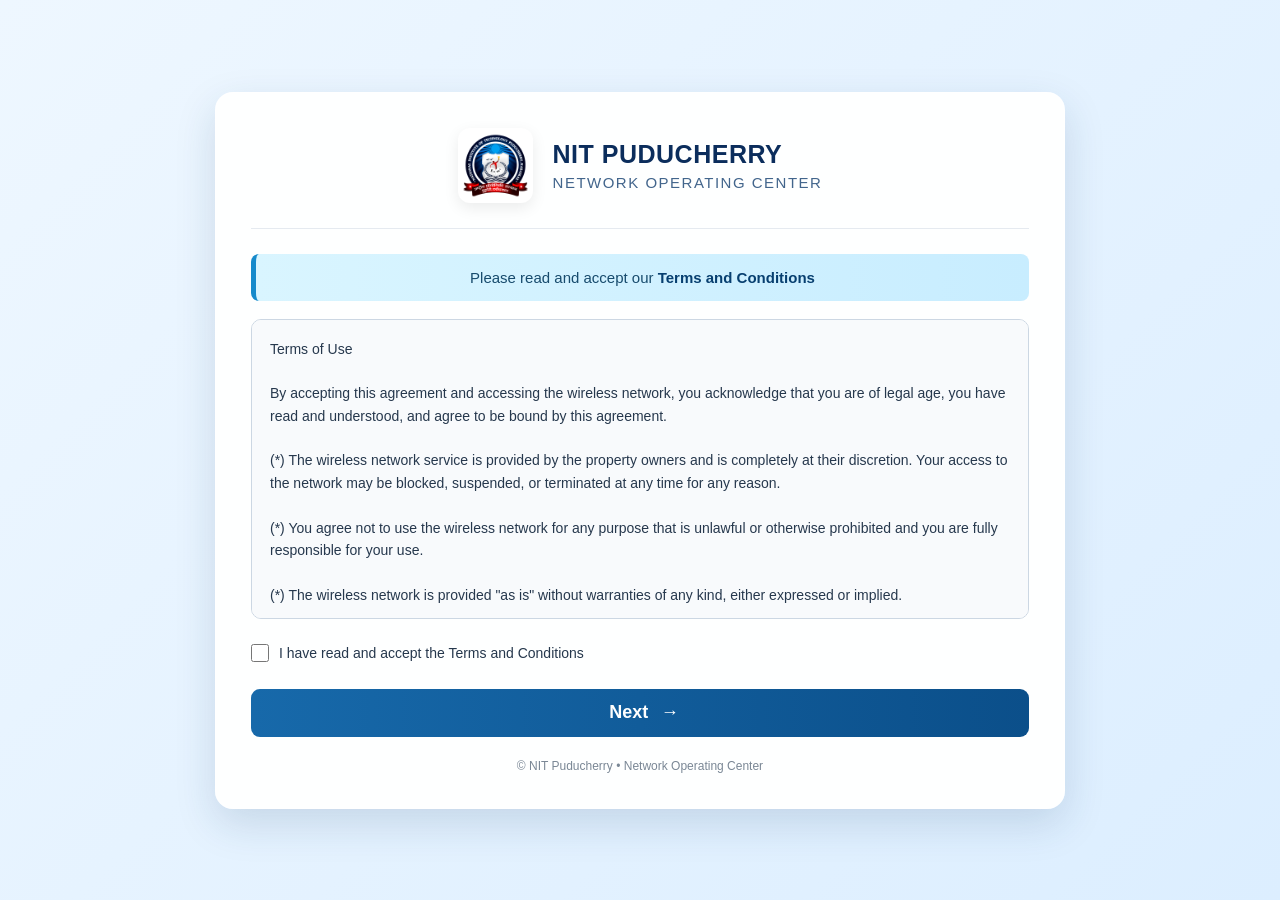
==== index.html @ fa33737b "Rename wifi.html to index.html" ====
<!DOCTYPE html>
<html lang="en">

<head>
    <meta charset="UTF-8">
    <meta name="viewport" content="width=device-width, initial-scale=1.0">

    <title>NIT Puducherry | Network Operating Center</title>

    <link rel="stylesheet" href="wifi.css">
</head>

<body>

    <main class="container">

        <section class="card">

            <!-- =========================
                 Header
            ========================== -->
            <header class="heading">

                <img
                    src="NIT_Puducherry_Official_logo.png"
                    alt="NIT Puducherry Logo"
                    class="logo"
                >

                <div class="header-text">
                    <h1>NIT PUDUCHERRY</h1>
                    <h2>NETWORK OPERATING CENTER</h2>
                </div>

            </header>


            <!-- =========================
                 Terms Notice
            ========================== -->
            <div class="note">

                <span>
                    Please read and accept our
                </span>

                <strong>
                    Terms and Conditions
                </strong>

            </div>


            <!-- =========================
                 Terms & Conditions
            ========================== -->
            <section class="terms-section">

                <textarea
                    name="Terms"
                    id="Terms"
                    class="terms"
                    readonly
                >Terms of Use

By accepting this agreement and accessing the wireless network, you acknowledge that you are of legal age, you have read and understood, and agree to be bound by this agreement.

(*) The wireless network service is provided by the property owners and is completely at their discretion. Your access to the network may be blocked, suspended, or terminated at any time for any reason.

(*) You agree not to use the wireless network for any purpose that is unlawful or otherwise prohibited and you are fully responsible for your use.

(*) The wireless network is provided "as is" without warranties of any kind, either expressed or implied.

This wireless network is powered by System Administrator, Network Operating Centre, NIT Puducherry.</textarea>

            </section>


            <!-- =========================
                 Terms Acceptance
            ========================== -->
            <label class="checkbox">

                <input
                    type="checkbox"
                    id="acceptTerms"
                    required
                >

                <span>
                    I have read and accept the Terms and Conditions
                </span>

            </label>


            <!-- =========================
                 Next Button
            ========================== -->
            <form action="login.html">

                <button
                    type="submit"
                    class="next"
                >

                    <span>Next</span>

                    <span class="arrow">
                        →
                    </span>

                </button>

            </form>


            <!-- =========================
                 Footer
            ========================== -->
            <footer>

                <p>
                    © NIT Puducherry • Network Operating Center
                </p>

            </footer>

        </section>

    </main>

</body>

</html>
---- wifi.css ----
/* =========================
   Global
========================= */

* {
    box-sizing: border-box;
    margin: 0;
    padding: 0;
}

body {
    min-height: 100vh;
    font-family: Arial, Helvetica, sans-serif;

    background:
        linear-gradient(
            135deg,
            #eef7ff,
            #dceeff
        );

    display: flex;
    justify-content: center;
    align-items: center;

    padding: 25px;
    color: #172033;
}


/* =========================
   Main Container
========================= */

.container {
    width: 100%;
    max-width: 850px;
}


/* =========================
   Card
========================= */

.card {
    background: rgba(255, 255, 255, 0.95);

    border-radius: 18px;

    padding: 35px;

    box-shadow:
        0 15px 40px rgba(20, 60, 100, 0.15);

    border: 1px solid rgba(255, 255, 255, 0.8);
}


/* =========================
   Header
========================= */

.heading {
    display: flex;
    align-items: center;
    justify-content: center;
    gap: 20px;

    padding-bottom: 25px;

    border-bottom: 1px solid #e5eaf0;
}

.logo {
    width: 75px;
    height: 75px;

    object-fit: contain;

    border-radius: 12px;

    background: white;

    padding: 5px;

    box-shadow:
        0 5px 15px rgba(0, 0, 0, 0.08);
}

.heading h1 {
    font-size: 25px;
    color: #0b2d5c;

    letter-spacing: 0.5px;
}

.heading h2 {
    margin-top: 5px;

    font-size: 15px;
    font-weight: 500;

    color: #42658c;

    letter-spacing: 1.5px;
}


/* =========================
   Notice
========================= */

.note {
    margin: 25px 0 18px;

    padding: 15px 20px;

    text-align: center;

    background: linear-gradient(
        90deg,
        #d9f5ff,
        #c8edff
    );

    border-left: 5px solid #168acb;

    border-radius: 8px;

    color: #174b6d;

    font-size: 15px;
}

.note strong {
    color: #073f70;
}


/* =========================
   Terms
========================= */

.terms-section {
    width: 100%;
}

.terms {
    width: 100%;
    height: 300px;

    resize: none;

    padding: 18px;

    border: 1px solid #ccd7e3;

    border-radius: 10px;

    background-color: #f8fafc;

    color: #26384d;

    font-family: Arial, Helvetica, sans-serif;

    font-size: 14px;

    line-height: 1.6;

    outline: none;
}

.terms:focus {
    border-color: #168acb;

    box-shadow:
        0 0 0 3px rgba(22, 138, 203, 0.12);
}


/* =========================
   Checkbox
========================= */

.checkbox {
    display: flex;

    align-items: flex-start;

    gap: 10px;

    margin-top: 20px;

    cursor: pointer;

    color: #26384d;

    font-size: 14px;

    line-height: 1.5;
}

.checkbox input {
    width: 18px;
    height: 18px;

    margin-top: 1px;

    accent-color: #1769aa;

    cursor: pointer;
}


/* =========================
   Next Button
========================= */

form {
    margin-top: 25px;
}

.next {
    width: 100%;

    height: 48px;

    border: none;

    border-radius: 9px;

    background: linear-gradient(
        90deg,
        #1769aa,
        #0b4f8a
    );

    color: white;

    font-size: 16px;

    font-weight: bold;

    cursor: pointer;

    transition:
        transform 0.2s ease,
        box-shadow 0.2s ease,
        opacity 0.2s ease;
}

.next span {
    margin-left: 8px;

    font-size: 18px;
}

.next:hover {
    transform: translateY(-2px);

    box-shadow:
        0 8px 20px rgba(23, 105, 170, 0.25);
}

.next:active {
    transform: translateY(0);
}


/* =========================
   Footer
========================= */

footer {
    margin-top: 22px;

    text-align: center;

    color: #7a8795;

    font-size: 12px;
}


/* =========================
   Mobile Responsive
========================= */

@media (max-width: 600px) {

    body {
        padding: 15px;
    }

    .card {
        padding: 22px;

        border-radius: 14px;
    }

    .heading {
        flex-direction: column;

        text-align: center;

        gap: 12px;
    }

    .logo {
        width: 65px;
        height: 65px;
    }

    .heading h1 {
        font-size: 20px;
    }

    .heading h2 {
        font-size: 12px;
    }

    .note {
        font-size: 13px;

        padding: 13px;
    }

    .terms {
        height: 280px;

        font-size: 13px;
    }

    .checkbox {
        font-size: 13px;
    }
}
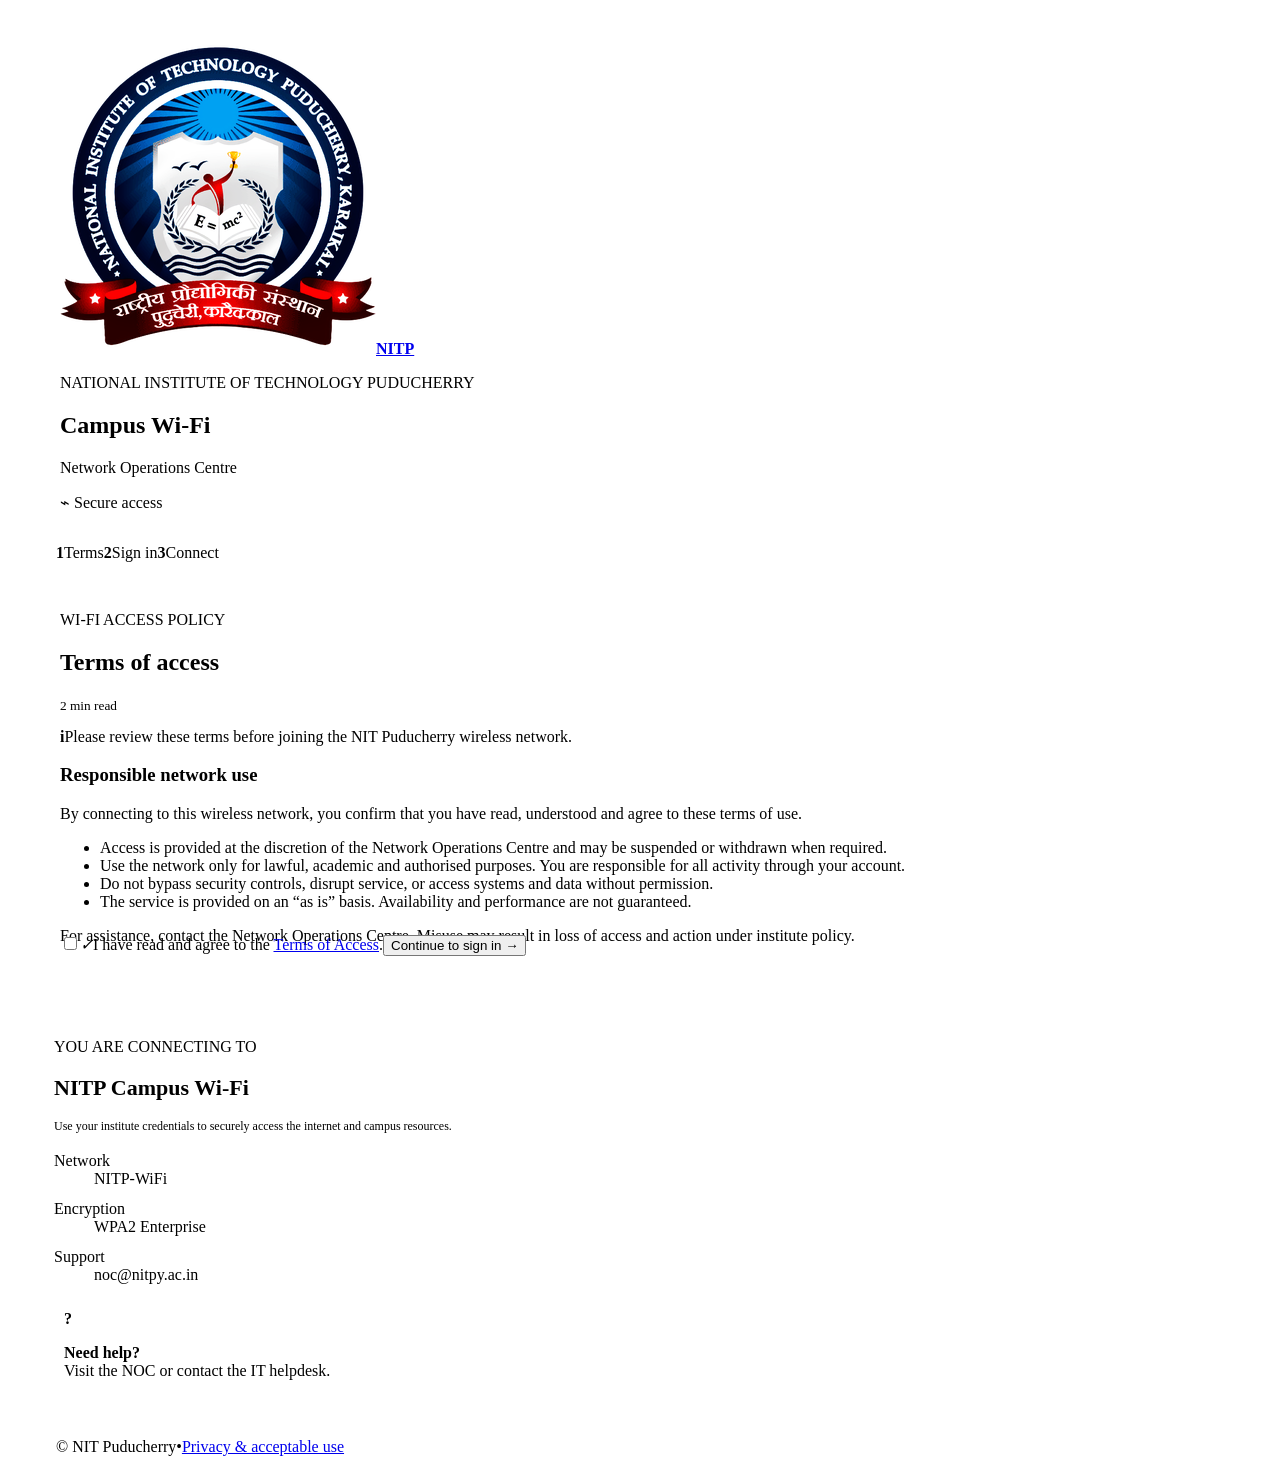
==== commit 22e9eb06: "Update index.html" ====
--- a/index.html
+++ b/index.html
@@ -1,135 +1,46 @@
-<!DOCTYPE html>
+<!doctype html>
 <html lang="en">
-
 <head>
-    <meta charset="UTF-8">
-    <meta name="viewport" content="width=device-width, initial-scale=1.0">
-
-    <title>NIT Puducherry | Network Operating Center</title>
-
-    <link rel="stylesheet" href="wifi.css">
+  <meta charset="utf-8"><meta name="viewport" content="width=device-width,initial-scale=1">
+  <meta name="theme-color" content="#062a5b"><title>NIT Puducherry Wi-Fi | Terms</title>
+  <link rel="stylesheet" href="styles.css">
+  <style>
+    @media (min-width: 721px) {
+      body { overflow: hidden; }
+      .shell { min-height: 100dvh; padding: 12px 16px; }
+      .card { max-height: calc(100dvh - 24px); }
+      .brand { min-height: 102px; padding: 18px 36px; }
+      .brand .logo { width: 58px; height: 58px; flex-basis: 58px; }
+      .steps { padding: 14px 32px; }
+      .main-panel { padding: 19px 36px; }
+      .main-panel .notice { margin: 14px 0 12px; }
+      .terms { height: clamp(145px, 20vh, 170px); }
+      .network { padding: 19px 30px; }
+      .network .bars { height: 28px; margin: 0 0 9px; }
+      .network .bars i:nth-child(1) { height: 7px; }.network .bars i:nth-child(2) { height: 13px; }.network .bars i:nth-child(3) { height: 20px; }.network .bars i:nth-child(4) { height: 28px; }
+      .network h2 { font-size: 22px; }.network > p:not(.eyebrow) { font-size: 12px; }.network dl { margin: 10px 0; }.network dl div { padding: 6px 0; }.help { padding: 10px; }
+      footer { padding: 13px 32px; }
+    }
+  </style>
 </head>
-
 <body>
-
-    <main class="container">
-
-        <section class="card">
-
-            <!-- =========================
-                 Header
-            ========================== -->
-            <header class="heading">
-
-                <img
-                    src="NIT_Puducherry_Official_logo.png"
-                    alt="NIT Puducherry Logo"
-                    class="logo"
-                >
-
-                <div class="header-text">
-                    <h1>NIT PUDUCHERRY</h1>
-                    <h2>NETWORK OPERATING CENTER</h2>
-                </div>
-
-            </header>
-
-
-            <!-- =========================
-                 Terms Notice
-            ========================== -->
-            <div class="note">
-
-                <span>
-                    Please read and accept our
-                </span>
-
-                <strong>
-                    Terms and Conditions
-                </strong>
-
-            </div>
-
-
-            <!-- =========================
-                 Terms & Conditions
-            ========================== -->
-            <section class="terms-section">
-
-                <textarea
-                    name="Terms"
-                    id="Terms"
-                    class="terms"
-                    readonly
-                >Terms of Use
-
-By accepting this agreement and accessing the wireless network, you acknowledge that you are of legal age, you have read and understood, and agree to be bound by this agreement.
-
-(*) The wireless network service is provided by the property owners and is completely at their discretion. Your access to the network may be blocked, suspended, or terminated at any time for any reason.
-
-(*) You agree not to use the wireless network for any purpose that is unlawful or otherwise prohibited and you are fully responsible for your use.
-
-(*) The wireless network is provided "as is" without warranties of any kind, either expressed or implied.
-
-This wireless network is powered by System Administrator, Network Operating Centre, NIT Puducherry.</textarea>
-
-            </section>
-
-
-            <!-- =========================
-                 Terms Acceptance
-            ========================== -->
-            <label class="checkbox">
-
-                <input
-                    type="checkbox"
-                    id="acceptTerms"
-                    required
-                >
-
-                <span>
-                    I have read and accept the Terms and Conditions
-                </span>
-
-            </label>
-
-
-            <!-- =========================
-                 Next Button
-            ========================== -->
-            <form action="login.html">
-
-                <button
-                    type="submit"
-                    class="next"
-                >
-
-                    <span>Next</span>
-
-                    <span class="arrow">
-                        →
-                    </span>
-
-                </button>
-
-            </form>
-
-
-            <!-- =========================
-                 Footer
-            ========================== -->
-            <footer>
-
-                <p>
-                    © NIT Puducherry • Network Operating Center
-                </p>
-
-            </footer>
-
-        </section>
-
-    </main>
-
+  <main class="shell"><section class="card" aria-labelledby="title">
+    <header class="brand">
+      <a class="logo" href="index.html" aria-label="NIT Puducherry Wi-Fi home"><img src="NIT_Puducherry_Official_logo.png" alt="NIT Puducherry logo" onerror="this.hidden=true;this.parentElement.classList.add('fallback')"><b>NITP</b></a>
+      <div><p class="eyebrow">NATIONAL INSTITUTE OF TECHNOLOGY PUDUCHERRY</p><h1 id="title">Campus Wi-Fi</h1><p class="sub">Network Operations Centre</p></div>
+      <span class="secure">⌁ Secure access</span>
+    </header>
+    <nav class="steps" aria-label="Connection steps"><span class="active"><b>1</b>Terms</span><i></i><span><b>2</b>Sign in</span><i></i><span><b>3</b>Connect</span></nav>
+    <div class="columns">
+      <section class="main-panel" aria-labelledby="terms-title">
+        <div class="heading"><div><p class="eyebrow">WI-FI ACCESS POLICY</p><h2 id="terms-title">Terms of access</h2></div><small>2 min read</small></div>
+        <div class="notice"><b>i</b><span>Please review these terms before joining the NIT Puducherry wireless network.</span></div>
+        <article class="terms" tabindex="0"><h3>Responsible network use</h3><p>By connecting to this wireless network, you confirm that you have read, understood and agree to these terms of use.</p><ul><li>Access is provided at the discretion of the Network Operations Centre and may be suspended or withdrawn when required.</li><li>Use the network only for lawful, academic and authorised purposes. You are responsible for all activity through your account.</li><li>Do not bypass security controls, disrupt service, or access systems and data without permission.</li><li>The service is provided on an “as is” basis. Availability and performance are not guaranteed.</li></ul><p>For assistance, contact the Network Operations Centre. Misuse may result in loss of access and action under institute policy.</p></article>
+        <form id="terms-form" action="login.html"><label class="check"><input id="accept" type="checkbox" required><em>✓</em><span>I have read and agree to the <a href="#terms-title">Terms of Access</a>.</span></label><button class="button" type="submit">Continue to sign in <b>→</b></button></form>
+      </section>
+      <aside class="network"><div class="bars" aria-hidden="true"><i></i><i></i><i></i><i></i></div><p class="eyebrow">YOU ARE CONNECTING TO</p><h2>NITP Campus Wi-Fi</h2><p>Use your institute credentials to securely access the internet and campus resources.</p><dl><div><dt>Network</dt><dd>NITP-WiFi</dd></div><div><dt>Encryption</dt><dd>WPA2 Enterprise</dd></div><div><dt>Support</dt><dd>noc@nitpy.ac.in</dd></div></dl><div class="help"><b>?</b><p><strong>Need help?</strong><br>Visit the NOC or contact the IT helpdesk.</p></div></aside>
+    </div>
+    <footer><span>© <span id="year"></span> NIT Puducherry</span><span>•</span><a href="#terms-title">Privacy &amp; acceptable use</a></footer>
+  </section></main><script src="portal.js"></script>
 </body>
-
 </html>
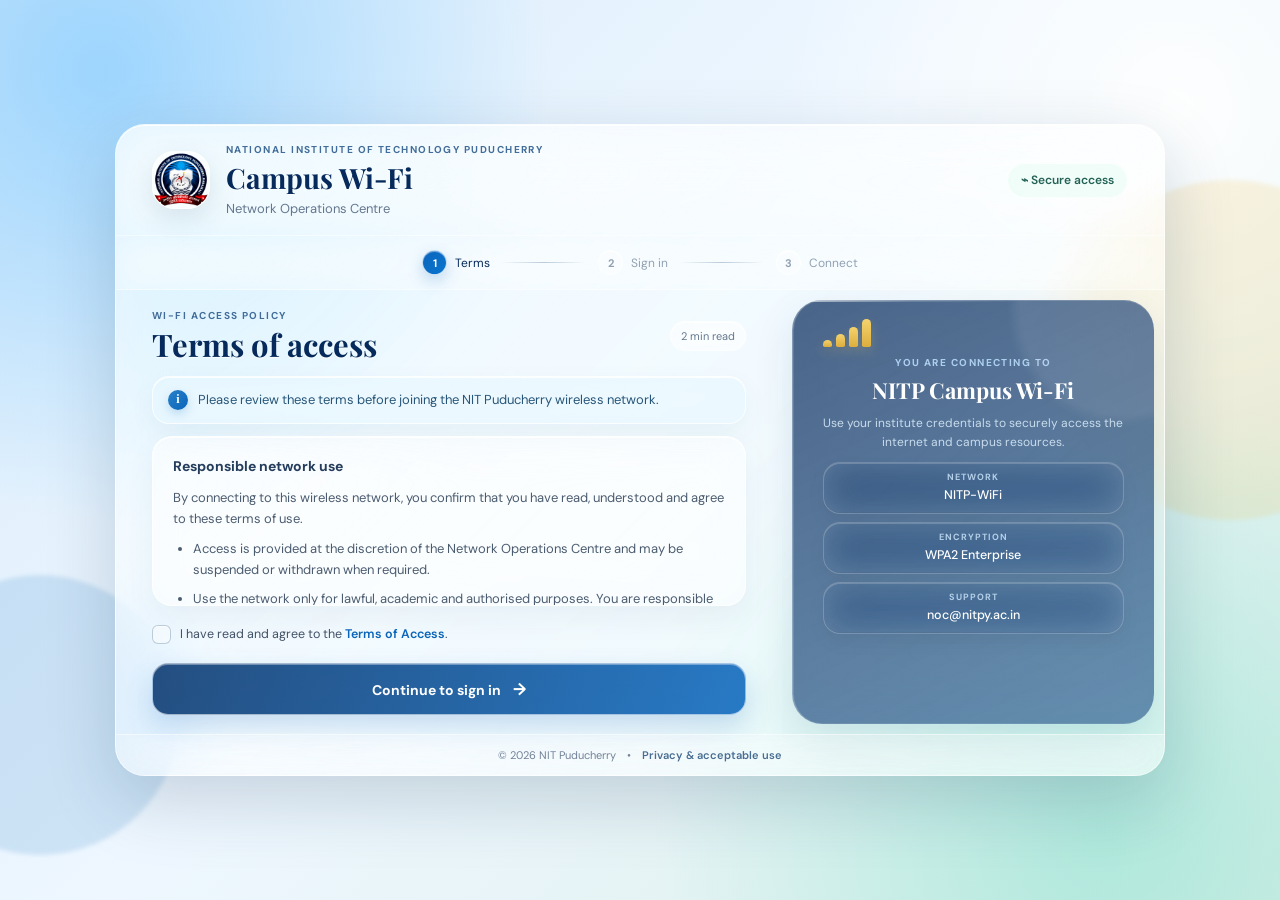
==== commit 1d53291f: "Fix HTML formatting and structure" ====
--- a/index.html
+++ b/index.html
@@ -38,7 +38,7 @@
         <article class="terms" tabindex="0"><h3>Responsible network use</h3><p>By connecting to this wireless network, you confirm that you have read, understood and agree to these terms of use.</p><ul><li>Access is provided at the discretion of the Network Operations Centre and may be suspended or withdrawn when required.</li><li>Use the network only for lawful, academic and authorised purposes. You are responsible for all activity through your account.</li><li>Do not bypass security controls, disrupt service, or access systems and data without permission.</li><li>The service is provided on an “as is” basis. Availability and performance are not guaranteed.</li></ul><p>For assistance, contact the Network Operations Centre. Misuse may result in loss of access and action under institute policy.</p></article>
         <form id="terms-form" action="login.html"><label class="check"><input id="accept" type="checkbox" required><em>✓</em><span>I have read and agree to the <a href="#terms-title">Terms of Access</a>.</span></label><button class="button" type="submit">Continue to sign in <b>→</b></button></form>
       </section>
-      <aside class="network"><div class="bars" aria-hidden="true"><i></i><i></i><i></i><i></i></div><p class="eyebrow">YOU ARE CONNECTING TO</p><h2>NITP Campus Wi-Fi</h2><p>Use your institute credentials to securely access the internet and campus resources.</p><dl><div><dt>Network</dt><dd>NITP-WiFi</dd></div><div><dt>Encryption</dt><dd>WPA2 Enterprise</dd></div><div><dt>Support</dt><dd>noc@nitpy.ac.in</dd></div></dl><div class="help"><b>?</b><p><strong>Need help?</strong><br>Visit the NOC or contact the IT helpdesk.</p></div></aside>
+      <aside class="network"><div class="bars" aria-hidden="true"><i></i><i></i><i></i><i></i></div><p class="eyebrow">YOU ARE CONNECTING TO</p><h2>NITP Campus Wi-Fi</h2><p>Use your institute credentials to securely access the internet and campus resources.</p><dl><div><dt>Network</dt><dd>NITP-WiFi</dd></div><div><dt>Encryption</dt><dd>WPA2 Enterprise</dd></div><div><dt>Support</dt><dd>noc@nitpy.ac.in</dd></div></dl></aside>
     </div>
     <footer><span>© <span id="year"></span> NIT Puducherry</span><span>•</span><a href="#terms-title">Privacy &amp; acceptable use</a></footer>
   </section></main><script src="portal.js"></script>
--- a/styles.css
+++ b/styles.css
@@ -0,0 +1,682 @@
+@import url('https://fonts.googleapis.com/css2?family=DM+Sans:wght@400;500;600;700&family=Playfair+Display:wght@600;700&display=swap');
+
+:root{
+  --navy:#062a5b;
+  --blue:#0b65bb;
+  --ink:#10233d;
+  --muted:#64778f;
+  --line:rgba(255,255,255,.48);
+  --gold:#f0c75e;
+  --glass:rgba(255,255,255,.48);
+  --glass-strong:rgba(255,255,255,.66);
+  --glass-dark:rgba(7,45,91,.54);
+  --shadow:0 24px 70px rgba(13,43,76,.18);
+}
+
+*{box-sizing:border-box}
+
+html{min-height:100%;scroll-behavior:smooth}
+
+body{
+  margin:0;
+  min-height:100vh;
+  color:var(--ink);
+  font-family:"DM Sans",Arial,sans-serif;
+  background:
+    radial-gradient(circle at 8% 8%,rgba(130,203,255,.70) 0,transparent 28rem),
+    radial-gradient(circle at 92% 12%,rgba(255,255,255,.92) 0,transparent 25rem),
+    radial-gradient(circle at 86% 92%,rgba(101,219,194,.40) 0,transparent 28rem),
+    linear-gradient(135deg,#d9ebfa 0%,#eef7ff 46%,#dcefe9 100%);
+  background-attachment:fixed;
+  overflow-x:hidden;
+}
+
+body::before,
+body::after{
+  content:"";
+  position:fixed;
+  z-index:-1;
+  border-radius:50%;
+  filter:blur(2px);
+  pointer-events:none;
+}
+body::before{
+  width:280px;height:280px;
+  left:-100px;bottom:5%;
+  background:rgba(20,116,190,.14);
+}
+body::after{
+  width:340px;height:340px;
+  right:-120px;top:20%;
+  background:rgba(242,190,76,.16);
+}
+
+.shell{
+  min-height:100vh;
+  display:grid;
+  place-items:center;
+  padding:36px 22px;
+}
+
+.card{
+  width:min(1050px,100%);
+  overflow:hidden;
+  display:flex;
+  flex-direction:column;
+  border:1px solid rgba(255,255,255,.72);
+  border-radius:30px;
+  background:rgba(255,255,255,.34);
+  box-shadow:var(--shadow),inset 0 1px 0 rgba(255,255,255,.9);
+  backdrop-filter:blur(28px) saturate(145%);
+  -webkit-backdrop-filter:blur(28px) saturate(145%);
+  position:relative;
+}
+
+.card::before{
+  content:"";
+  position:absolute;
+  inset:0;
+  pointer-events:none;
+  background:linear-gradient(135deg,rgba(255,255,255,.42),transparent 42%,rgba(255,255,255,.16));
+}
+
+.brand,.steps,.columns,.login-grid,footer{position:relative;z-index:1}
+
+.brand{
+  min-height:122px;
+  padding:25px 42px;
+  display:flex;
+  align-items:center;
+  gap:16px;
+  border-bottom:1px solid rgba(255,255,255,.52);
+  background:rgba(255,255,255,.20);
+  backdrop-filter:blur(22px);
+  -webkit-backdrop-filter:blur(22px);
+}
+
+.logo{
+  display:grid;
+  place-items:center;
+  overflow:hidden;
+  width:68px;height:68px;flex:0 0 68px;
+  border-radius:22px;
+  border:1px solid rgba(255,255,255,.80);
+  background:rgba(255,255,255,.58);
+  box-shadow:0 10px 28px rgba(17,54,91,.12),inset 0 1px 0 rgba(255,255,255,.95);
+  backdrop-filter:blur(15px);
+  -webkit-backdrop-filter:blur(15px);
+}
+.logo img{width:100%;height:100%;object-fit:contain}
+.logo>b{display:none;color:#fff;font-size:13px}
+.logo.fallback{background:linear-gradient(135deg,#07366f,#0b67bd)}
+.logo.fallback>b{display:block}
+
+.eyebrow{
+  margin:0;
+  color:#426d9a;
+  font-size:10px;
+  font-weight:700;
+  letter-spacing:1.45px;
+}
+
+.brand h1{
+  margin:3px 0 4px;
+  font:700 28px "Playfair Display",Georgia,serif;
+  color:var(--navy);
+  text-shadow:0 1px 0 rgba(255,255,255,.8);
+}
+.sub{margin:0;color:var(--muted);font-size:13px}
+
+.secure{
+  margin-left:auto;
+  padding:9px 13px;
+  border-radius:999px;
+  border:1px solid rgba(255,255,255,.68);
+  background:rgba(225,250,242,.48);
+  color:#236255;
+  font-size:12px;
+  font-weight:600;
+  box-shadow:inset 0 1px 0 rgba(255,255,255,.8);
+  backdrop-filter:blur(12px);
+  -webkit-backdrop-filter:blur(12px);
+}
+
+.steps{
+  display:flex;
+  align-items:center;
+  justify-content:center;
+  gap:12px;
+  padding:20px 42px;
+  border-bottom:1px solid rgba(255,255,255,.50);
+  background:rgba(255,255,255,.16);
+  backdrop-filter:blur(18px);
+  -webkit-backdrop-filter:blur(18px);
+}
+.steps span{display:flex;align-items:center;gap:8px;color:#91a1b3;font-size:12px}
+.steps span b{
+  display:grid;place-items:center;
+  width:25px;height:25px;
+  border:1px solid rgba(255,255,255,.78);
+  border-radius:50%;
+  background:rgba(255,255,255,.30);
+  box-shadow:inset 0 1px 0 rgba(255,255,255,.8);
+  font-size:11px;
+}
+.steps .active,.steps .done{color:var(--navy)}
+.steps .active b{
+  border-color:rgba(255,255,255,.75);
+  background:linear-gradient(135deg,#0b65bb,#0875cf);
+  color:#fff;
+  box-shadow:0 6px 16px rgba(11,101,187,.24),inset 0 1px 0 rgba(255,255,255,.4);
+}
+.steps .done b{
+  border-color:rgba(255,255,255,.72);
+  background:linear-gradient(135deg,#348d77,#43a68d);
+  color:#fff;
+}
+.steps i{
+  width:min(84px,10vw);
+  height:1px;
+  background:linear-gradient(90deg,transparent,rgba(72,111,148,.35),transparent);
+}
+
+.columns{display:grid;grid-template-columns:minmax(0,1.48fr) minmax(270px,.85fr)}
+
+.main-panel{padding:42px;background:rgba(255,255,255,.12)}
+.heading{display:flex;justify-content:space-between;align-items:center;gap:16px}
+.heading h2,.intro h2{
+  margin:5px 0 0;
+  font:700 31px/1.1 "Playfair Display",Georgia,serif;
+  color:var(--navy);
+  text-shadow:0 1px 0 rgba(255,255,255,.75);
+}
+small{
+  padding:7px 10px;
+  border-radius:999px;
+  border:1px solid rgba(255,255,255,.65);
+  background:rgba(255,255,255,.38);
+  color:var(--muted);
+  font-size:11px;
+  box-shadow:inset 0 1px 0 rgba(255,255,255,.75);
+  backdrop-filter:blur(12px);
+}
+
+.notice{
+  display:flex;
+  align-items:center;
+  gap:10px;
+  margin:25px 0 18px;
+  padding:13px 15px;
+  border:1px solid rgba(255,255,255,.72);
+  border-radius:17px;
+  background:rgba(219,242,255,.40);
+  color:#285679;
+  font-size:13px;
+  box-shadow:0 10px 26px rgba(23,83,126,.06),inset 0 1px 0 rgba(255,255,255,.85);
+  backdrop-filter:blur(18px);
+  -webkit-backdrop-filter:blur(18px);
+}
+.notice b{
+  display:grid;place-items:center;
+  width:20px;height:20px;
+  border-radius:50%;
+  background:linear-gradient(135deg,#2781c8,#0b65bb);
+  color:#fff;
+  font:700 12px Georgia;
+  box-shadow:0 4px 10px rgba(39,129,200,.25);
+}
+
+.terms{
+  height:242px;
+  overflow:auto;
+  padding:18px 20px;
+  border:1px solid rgba(255,255,255,.76);
+  border-radius:20px;
+  background:rgba(255,255,255,.36);
+  color:#4b5c70;
+  font-size:13px;
+  line-height:1.64;
+  box-shadow:inset 0 1px 0 rgba(255,255,255,.85),0 12px 30px rgba(34,67,101,.06);
+  backdrop-filter:blur(20px);
+  -webkit-backdrop-filter:blur(20px);
+}
+.terms:focus{outline:3px solid rgba(86,166,224,.25)}
+.terms h3{margin:0 0 8px;color:#243d5c;font-size:14px}
+.terms p{margin:9px 0}.terms ul{margin:8px 0;padding-left:20px}.terms li+li{margin-top:7px}
+
+.check{
+  display:flex;
+  align-items:flex-start;
+  gap:9px;
+  margin:19px 0;
+  color:#425267;
+  font-size:12.5px;
+  line-height:1.5;
+  cursor:pointer;
+}
+.check input{position:absolute;opacity:0}
+.check em{
+  display:grid;place-items:center;
+  width:19px;height:19px;flex:0 0 19px;
+  border:1px solid rgba(88,119,149,.35);
+  border-radius:6px;
+  background:rgba(255,255,255,.42);
+  color:transparent;
+  font-style:normal;font-size:12px;
+  box-shadow:inset 0 1px 0 rgba(255,255,255,.85);
+}
+.check input:checked+em{
+  border-color:rgba(11,101,187,.7);
+  background:linear-gradient(135deg,#0b65bb,#1582d4);
+  color:#fff;
+}
+
+a{color:var(--blue);font-weight:600;text-decoration:none}
+a:hover{text-decoration:underline}
+
+.button{
+  width:100%;
+  padding:14px 18px;
+  border:1px solid rgba(255,255,255,.58);
+  border-radius:16px;
+  background:linear-gradient(110deg,rgba(7,54,111,.88),rgba(11,103,189,.88));
+  color:#fff;
+  font:700 14px "DM Sans",Arial;
+  cursor:pointer;
+  box-shadow:0 12px 28px rgba(10,93,179,.20),inset 0 1px 0 rgba(255,255,255,.35);
+  backdrop-filter:blur(14px);
+  -webkit-backdrop-filter:blur(14px);
+  transition:transform .2s,box-shadow .2s,filter .2s;
+}
+.button:hover{
+  transform:translateY(-2px);
+  filter:brightness(1.04);
+  box-shadow:0 16px 32px rgba(10,93,179,.27),inset 0 1px 0 rgba(255,255,255,.42);
+}
+.button:active{transform:translateY(0)}
+.button b{margin-left:9px;font-size:17px}
+
+.network{
+  padding:30px 30px;
+  color:#e7f1ff;
+  background:
+    linear-gradient(155deg,rgba(6,42,91,.72),rgba(10,65,124,.58)),
+    rgba(255,255,255,.10);
+  border-radius:30px;
+  border-left:1px solid rgba(255,255,255,.28);
+  box-shadow:
+    inset 1px 0 0 rgba(255,255,255,.12),
+    inset 0 1px 0 rgba(255,255,255,.18),
+    inset 0 -1px 0 rgba(255,255,255,.10),
+    0 15px 40px rgba(5,35,75,.10);
+  backdrop-filter:blur(28px) saturate(140%);
+  -webkit-backdrop-filter:blur(28px) saturate(140%);
+  position:relative;
+  overflow:hidden;
+  margin:10px;
+}
+
+.network::before{
+  content:"";
+  position:absolute;
+  top:0;
+  left:0;
+  width:65%;
+  height:2px;
+  background:linear-gradient(90deg,rgba(255,255,255,.75),rgba(255,255,255,.20),transparent);
+  border-radius:999px;
+  opacity:.8;
+}
+
+.network::after{
+  content:"";
+  position:absolute;
+  width:220px;
+  height:220px;
+  top:-100px;
+  right:-80px;
+  background:rgba(255,255,255,.08);
+  border-radius:50%;
+  filter:blur(5px);
+  pointer-events:none;
+}
+.bars{
+  display:flex;
+  align-items:end;
+  justify-content:center;
+  gap:4px;
+  width:48px;
+  height:34px;
+  margin:0 auto 15px;
+}
+.bars i{width:9px;border-radius:5px 5px 2px 2px;background:linear-gradient(180deg,#f5d36e,#dcae3e);box-shadow:0 5px 12px rgba(240,199,94,.20)}
+.bars i:nth-child(1){height:11px}.bars i:nth-child(2){height:20px}.bars i:nth-child(3){height:30px}.bars i:nth-child(4){height:41px}
+.network .eyebrow{
+  color:#aed0ef;
+  text-align:center;
+}
+.network h2{
+  margin:6px 0 9px;
+  color:#fff;
+  font:700 23px "Playfair Display",Georgia,serif;
+  text-align:center;
+}
+.network>p:not(.eyebrow){
+  margin:0 auto;
+  max-width:300px;
+  color:#c8dced;
+  font-size:12px;
+  line-height:1.55;
+  text-align:center;
+}
+.network dl{
+  margin:14px 0 10px;
+}
+.network dl div{
+  padding:10px 16px;
+  margin:8px 0;
+  min-height:52px;
+  border:1px solid rgba(255,255,255,.20);
+  border-radius:17px;
+  background:rgba(255,255,255,.09);
+  box-shadow:
+    inset 0 1px 0 rgba(255,255,255,.18),
+    inset 0 -1px 0 rgba(0,0,0,.04),
+    0 8px 18px rgba(0,0,0,.06);
+  backdrop-filter:blur(18px);
+  -webkit-backdrop-filter:blur(18px);
+  display:flex;
+  flex-direction:column;
+  justify-content:center;
+  align-items:center;
+  overflow:hidden;
+  transition:all .25s ease;
+}
+
+.network dl div:hover{
+  transform:translateY(-2px);
+  background:rgba(255,255,255,.13);
+  border-color:rgba(255,255,255,.28);
+  box-shadow:
+    inset 0 1px 0 rgba(255,255,255,.22),
+    0 12px 28px rgba(0,0,0,.10);
+}
+dt{
+  color:#b5d1e9;
+  font-size:9px;
+  line-height:1.15;
+  font-weight:700;
+  letter-spacing:1px;
+  text-transform:uppercase;
+  margin:0 0 4px;
+  padding:0;
+  text-align:center;
+}
+dd{
+  margin:0;
+  padding:0;
+  color:#fff;
+  font-size:12.5px;
+  line-height:1.3;
+  font-weight:500;
+  text-align:center;
+  white-space:normal;
+  overflow-wrap:anywhere;
+}
+.help {
+  display: none !important;
+  align-items: center;
+  justify-content: center;
+  gap: 12px;
+
+  padding: 10px 16px;
+  margin-top: 16px;
+  min-height: 48px;
+
+  border: 1px solid rgba(255, 255, 255, 0.22);
+  border-radius: 18px;
+
+  background: rgba(255, 255, 255, 0.10);
+
+  box-shadow:
+    inset 0 1px 0 rgba(255, 255, 255, 0.20),
+    0 8px 20px rgba(0, 0, 0, 0.07);
+
+  backdrop-filter: blur(20px);
+  -webkit-backdrop-filter: blur(20px);
+
+  overflow: hidden;
+}
+.help > b {
+  display: grid;
+  place-items: center;
+
+  width: 22px;
+  height: 22px;
+  flex: 0 0 22px;
+
+  border-radius: 50%;
+
+  background: linear-gradient(135deg, #f7d675, #dcae3e);
+  color: #473813;
+
+  font-size: 12px;
+  font-weight: 700;
+
+  box-shadow:
+    0 3px 8px rgba(0, 0, 0, 0.12),
+    inset 0 1px 0 rgba(255, 255, 255, 0.35);
+}
+
+.help p {
+  margin: 0;
+
+  color: #dce9f5;
+  font-size: 10.5px;
+  line-height: 1.4;
+
+  text-align: left;
+  overflow-wrap: anywhere;
+}
+
+.help strong {
+  display: block;
+
+  margin: 0 0 3px;
+
+  color: #ffffff;
+  font-size: 11.5px;
+  font-weight: 700;
+  line-height: 1.2;
+}
+
+footer{
+  display:flex;
+  justify-content:center;
+  gap:11px;
+  padding:20px 42px;
+  border-top:1px solid rgba(255,255,255,.50);
+  background:rgba(255,255,255,.17);
+  color:#718197;
+  font-size:11px;
+  backdrop-filter:blur(18px);
+  -webkit-backdrop-filter:blur(18px);
+}
+footer a{color:#486d93}
+
+.login-grid{display:grid;grid-template-columns:1fr minmax(310px,.85fr);min-height:350px}
+.login-card .login-grid{min-height:0;flex:1}
+
+.intro{
+  padding:55px 48px;
+  background:rgba(238,248,255,.25);
+  border-right:1px solid rgba(255,255,255,.40);
+}
+.intro>p:not(.eyebrow){margin:17px 0;color:#617188;font-size:14px;line-height:1.7}
+
+.privacy{
+  display:flex;gap:10px;margin-top:36px;padding:14px;
+  border:1px solid rgba(255,255,255,.65);
+  border-radius:17px;
+  background:rgba(225,248,238,.40);
+  color:#33665b;
+  font-size:11px;line-height:1.5;
+  box-shadow:inset 0 1px 0 rgba(255,255,255,.82);
+  backdrop-filter:blur(16px);
+}
+.login-form{padding:44px 42px;background:rgba(255,255,255,.13)}
+.login-card .intro,.login-card .login-form{padding-top:30px;padding-bottom:30px}
+
+.login-form>label:not(.check){display:block;margin-bottom:19px;color:#3e5066;font-size:12px;font-weight:700}
+.login-form input:not([type=checkbox]){
+  width:100%;
+  margin-top:7px;
+  padding:13px 14px;
+  border:1px solid rgba(255,255,255,.76);
+  border-radius:14px;
+  outline:0;
+  color:var(--ink);
+  font:14px "DM Sans",sans-serif;
+  background:rgba(255,255,255,.43);
+  box-shadow:inset 0 1px 0 rgba(255,255,255,.88),0 7px 18px rgba(31,64,98,.05);
+  backdrop-filter:blur(14px);
+  -webkit-backdrop-filter:blur(14px);
+  transition:.2s;
+}
+.login-form input:not([type=checkbox])::placeholder{color:#8797a9}
+.login-form input:not([type=checkbox]):focus{
+  border-color:rgba(11,101,187,.62);
+  background:rgba(255,255,255,.62);
+  box-shadow:0 0 0 4px rgba(42,137,207,.12),inset 0 1px 0 rgba(255,255,255,.9);
+}
+
+.password{position:relative;display:block}
+.password input{padding-right:58px!important}
+.password button{
+  position:absolute;right:9px;top:14px;
+  padding:5px 8px;
+  border:1px solid rgba(255,255,255,.55);
+  border-radius:9px;
+  background:rgba(255,255,255,.30);
+  color:var(--blue);
+  font:600 11px "DM Sans";
+  cursor:pointer;
+  backdrop-filter:blur(8px);
+}
+.login-form .check{margin:2px 0 20px}
+.support{text-align:center;margin:18px 0 0;color:#718096;font-size:11px}
+.status{
+  display:flex;gap:13px;
+  margin:0 42px 28px;padding:15px 16px;
+  border:1px solid rgba(255,255,255,.68);
+  border-radius:18px;
+  background:rgba(225,250,242,.43);
+  color:#2d6557;
+  font-size:12px;line-height:1.5;
+  box-shadow:inset 0 1px 0 rgba(255,255,255,.86),0 10px 24px rgba(30,91,75,.08);
+  backdrop-filter:blur(18px);
+}
+.status>b{
+  display:grid;place-items:center;
+  width:24px;height:24px;flex:0 0 24px;
+  border-radius:50%;
+  background:linear-gradient(135deg,#368b74,#43a68d);
+  color:#fff;
+}
+.status p{margin:0}.status strong{font-size:13px}
+.login-form.is-connected .credentials{display:none}
+.login-form .status{margin:0;align-items:flex-start}
+.login-form .status[hidden]{display:none}
+
+.field-hint{display:block;margin-top:6px;color:#7d8b9e;font-size:10.5px;font-weight:400;line-height:1.4}
+.form-error{
+  margin:-7px 0 15px;padding:10px 11px;
+  border:1px solid rgba(240,200,200,.80);
+  border-radius:14px;
+  background:rgba(255,238,238,.46);
+  color:#a43838;
+  font-size:11px;line-height:1.45;
+  backdrop-filter:blur(14px);
+}
+
+/* Final text-safe spacing */
+.network dl{
+  margin:18px 0;
+}
+
+.network dl div > *{
+  max-width:100%;
+}
+
+.help > div{
+  min-width:0;
+}
+
+@media (min-width:721px){
+  body{overflow:hidden}
+  .shell{min-height:100dvh;padding:12px 16px}
+  .card{max-height:calc(100dvh - 24px)}
+  .brand{min-height:102px;padding:18px 36px}
+  .brand .logo{width:58px;height:58px;flex-basis:58px}
+  .steps{padding:14px 32px}
+  .main-panel{padding:19px 36px}
+  .main-panel .notice{margin:14px 0 12px}
+  .terms{height:clamp(145px,20vh,170px)}
+  .network{padding:22px 24px}
+  .network .bars{height:28px;margin:0 0 9px}
+  .network .bars i:nth-child(1){height:7px}.network .bars i:nth-child(2){height:13px}.network .bars i:nth-child(3){height:20px}.network .bars i:nth-child(4){height:28px}
+  .network h2{font-size:22px}.network>p:not(.eyebrow){font-size:12px}.network dl{margin:12px 0 10px}.network dl div{padding:6px 9px}.help{padding:10px}
+  footer{padding:13px 32px}
+  .login-card .login-grid{min-height:0}
+  .login-card .intro,.login-card .login-form{padding-top:24px;padding-bottom:24px}
+  .login-card .privacy{margin-top:22px}
+}
+
+@media (max-height:700px) and (min-width:721px){
+  .brand{min-height:102px;padding:18px 36px}
+  .brand .logo{width:58px;height:58px;flex-basis:58px}
+  .steps{padding:14px 32px}
+  .network{padding-top:19px;padding-bottom:19px}
+  .network h2{font-size:22px}.network>p:not(.eyebrow){font-size:12px}.network dl{margin:12px 0 10px}
+  .help{padding:12px}.main-panel{padding-top:19px;padding-bottom:19px}
+  .main-panel .notice{margin:14px 0 12px}.terms{height:150px}
+  .login-card .intro,.login-card .login-form{padding-top:24px;padding-bottom:24px}
+  .login-card .privacy{margin-top:22px}footer{padding:13px 32px}
+}
+
+@media(max-width:720px){
+  .shell{padding:16px}
+  .card{border-radius:24px}
+  .brand{min-height:0;padding:22px}
+  .logo{width:52px;height:52px;flex-basis:52px;border-radius:17px}
+  .brand h1{font-size:23px}
+  .secure{display:none}
+  .steps{padding:17px 20px;gap:8px}
+  .steps span{font-size:0}
+  .steps span b{font-size:11px}
+  .steps i{width:12vw}
+  .columns,.login-grid{grid-template-columns:1fr}
+  .main-panel,.intro,.login-form{padding:30px 24px}
+  .network{
+    padding:24px 22px;
+    margin:0;
+    border-radius:0 0 24px 24px;
+    border-left:0;
+    border-top:1px solid rgba(255,255,255,.28);
+  }
+  .network dl{margin:14px 0 10px}
+  .network dl div{min-height:54px;padding:11px 14px;margin:8px 0}
+  .network dt{font-size:9.5px;line-height:1.2}
+  .network dd{font-size:12.5px;line-height:1.35;margin-top:5px}
+  .terms{height:230px}
+  .status{margin:0 24px 24px}
+  footer{padding:17px 20px;flex-wrap:wrap}
+  .heading h2,.intro h2{font-size:27px}
+  .intro{border-right:0;border-bottom:1px solid rgba(255,255,255,.4)}
+}
+
+@media(max-width:400px){
+  .brand .eyebrow{font-size:8px}
+  .sub{font-size:11px}
+  small{display:none}
+}
